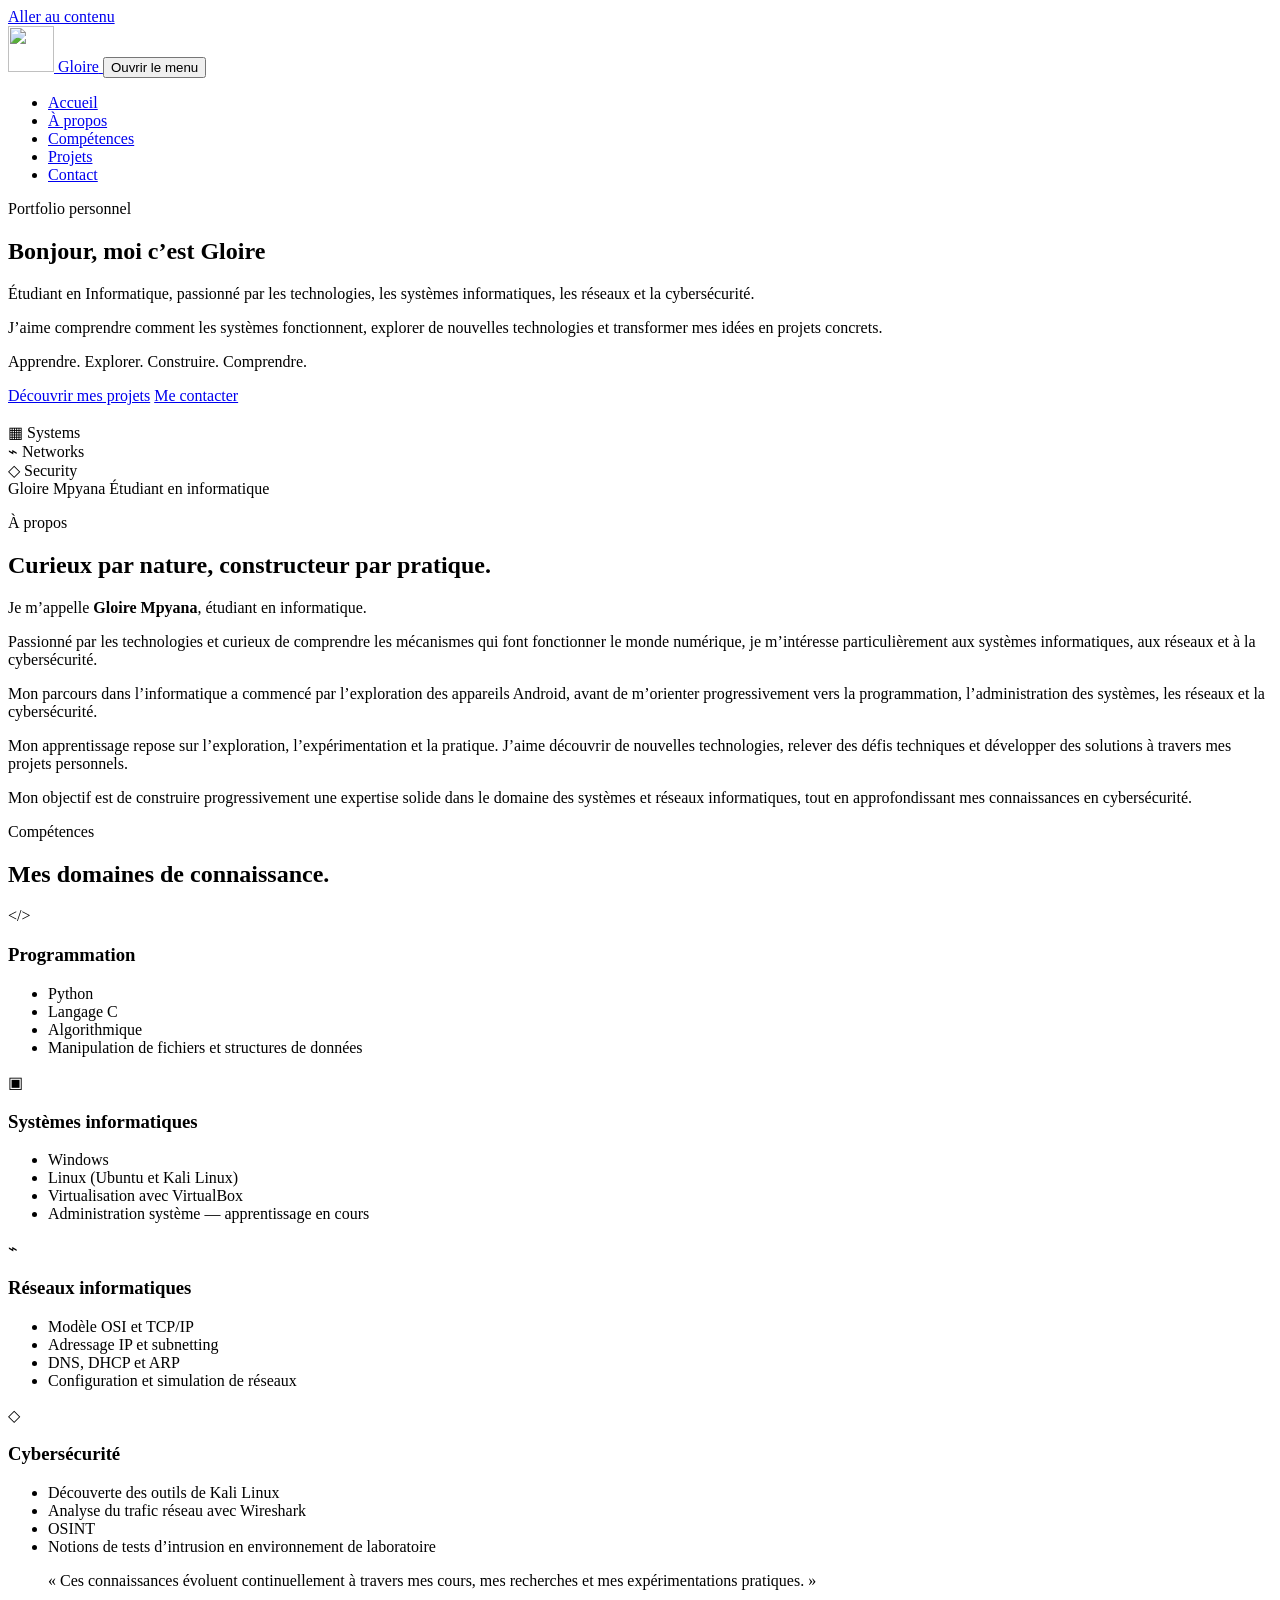
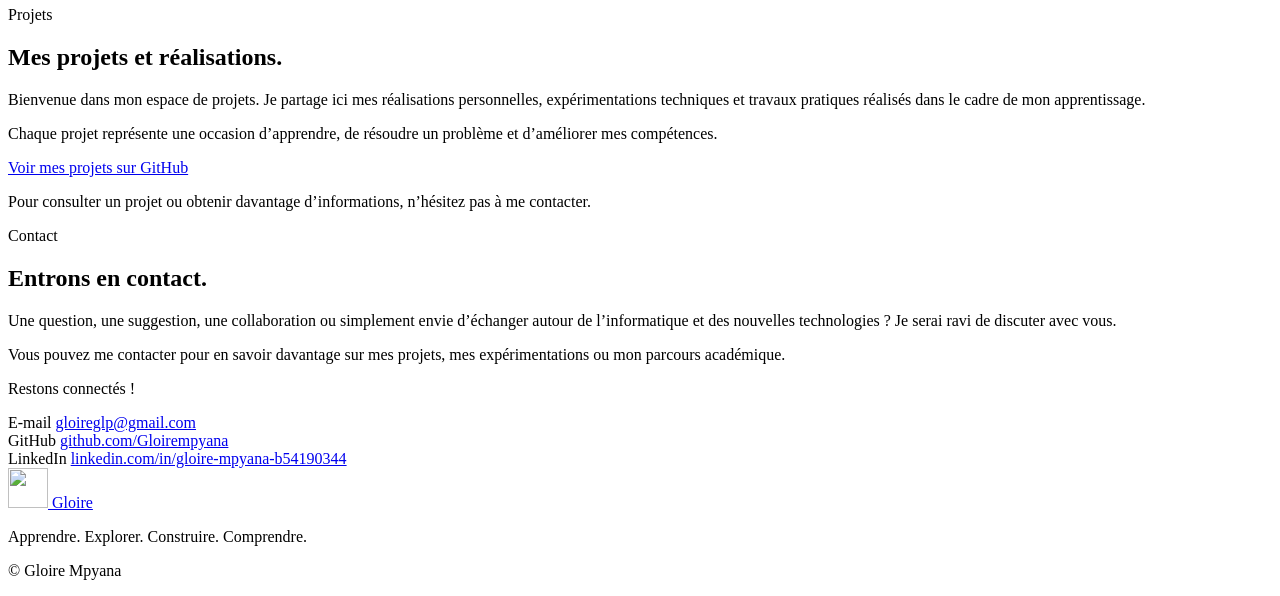
==== index.html @ c9db9f94 "Add files via upload" ====
<!doctype html>
<html lang="fr">
<head>
  <meta charset="UTF-8">
  <meta name="viewport" content="width=device-width, initial-scale=1.0">
  <meta name="description" content="Portfolio personnel de Gloire Mpyana, étudiant en informatique générale.">
  <meta name="theme-color" content="#07111f">
  <title>Gloire Mpyana | Portfolio informatique</title>
  <link rel="icon" href="assets/logo-glp.svg" type="image/svg+xml">
  <link rel="stylesheet" href="css/style.css">
</head>
<body>
  <a class="skip-link" href="#main">Aller au contenu</a>
  <header class="site-header" id="top">
    <nav class="nav container" aria-label="Navigation principale">
      <a class="brand" href="#accueil" aria-label="Accueil de Gloire Mpyana">
        <img src="assets/logo-glp.svg" alt="" width="46" height="46">
        <span>Gloire</span>
      </a>
      <button class="menu-toggle" type="button" aria-expanded="false" aria-controls="nav-links">
        <span class="sr-only">Ouvrir le menu</span>
        <span></span><span></span><span></span>
      </button>
      <ul class="nav-links" id="nav-links">
        <li><a class="active" href="#accueil">Accueil</a></li>
        <li><a href="#apropos">À propos</a></li>
        <li><a href="#competences">Compétences</a></li>
        <li><a href="#projets">Projets</a></li>
        <li><a href="#contact">Contact</a></li>
      </ul>
    </nav>
  </header>

  <main id="main">
    <section class="hero section" id="accueil">
      <div class="hero-grid container">
        <div class="hero-copy reveal">
          <p class="eyebrow"><span></span> Portfolio personnel</p>
          <h1>Bonjour, moi c’est <strong>Gloire</strong></h1>
          <p class="hero-lead">Étudiant en Informatique, passionné par les technologies, les systèmes informatiques, les réseaux et la cybersécurité.</p>
          <p>J’aime comprendre comment les systèmes fonctionnent, explorer de nouvelles technologies et transformer mes idées en projets concrets.</p>
          <p class="hero-motto">Apprendre. Explorer. Construire. Comprendre.</p>
          <div class="hero-actions">
            <a class="button button-primary" href="#projets">Découvrir mes projets</a>
            <a class="button button-secondary" href="#contact">Me contacter</a>
          </div>
        </div>
        <div class="hero-visual reveal" aria-hidden="true">
          <div class="orb">
            <img src="assets/system-core.svg" alt="">
          </div>
          <div class="tech-tag tech-tag-one"><span class="tech-symbol">▦</span> Systems</div>
          <div class="tech-tag tech-tag-two"><span class="tech-symbol">⌁</span> Networks</div>
          <div class="tech-tag tech-tag-three"><span class="tech-symbol">◇</span> Security</div>
        </div>
      </div>
      <div class="hero-status container">
        <span>Gloire Mpyana</span>
        <span>Étudiant en informatique</span>
      </div>
    </section>

    <section class="section" id="apropos">
      <div class="container">
        <div class="section-heading reveal">
          <p class="eyebrow"><span></span> À propos</p>
          <h2>Curieux par nature, <strong>constructeur par pratique.</strong></h2>
        </div>
        <div class="about-grid">
          <div class="about-panel reveal">
            <p>Je m’appelle <strong>Gloire Mpyana</strong>, étudiant en informatique.</p>
            <p>Passionné par les technologies et curieux de comprendre les mécanismes qui font fonctionner le monde numérique, je m’intéresse particulièrement aux systèmes informatiques, aux réseaux et à la cybersécurité.</p>
          </div>
          <div class="about-story reveal">
            <p>Mon parcours dans l’informatique a commencé par l’exploration des appareils Android, avant de m’orienter progressivement vers la programmation, l’administration des systèmes, les réseaux et la cybersécurité.</p>
            <p>Mon apprentissage repose sur l’exploration, l’expérimentation et la pratique. J’aime découvrir de nouvelles technologies, relever des défis techniques et développer des solutions à travers mes projets personnels.</p>
            <p>Mon objectif est de construire progressivement une expertise solide dans le domaine des systèmes et réseaux informatiques, tout en approfondissant mes connaissances en cybersécurité.</p>
          </div>
        </div>
      </div>
    </section>

    <section class="section" id="competences">
      <div class="container">
        <div class="section-heading reveal">
          <p class="eyebrow"><span></span> Compétences</p>
          <h2>Mes domaines de <strong>connaissance.</strong></h2>
        </div>
        <div class="skills-grid">
          <article class="skill-card reveal">
            <div class="skill-icon" aria-hidden="true">&lt;/&gt;</div>
            <h3>Programmation</h3>
            <ul>
              <li>Python</li><li>Langage C</li><li>Algorithmique</li>
              <li>Manipulation de fichiers et structures de données</li>
            </ul>
          </article>
          <article class="skill-card reveal">
            <div class="skill-icon" aria-hidden="true">▣</div>
            <h3>Systèmes informatiques</h3>
            <ul>
              <li>Windows</li><li>Linux (Ubuntu et Kali Linux)</li>
              <li>Virtualisation avec VirtualBox</li><li>Administration système — apprentissage en cours</li>
            </ul>
          </article>
          <article class="skill-card reveal">
            <div class="skill-icon" aria-hidden="true">⌁</div>
            <h3>Réseaux informatiques</h3>
            <ul>
              <li>Modèle OSI et TCP/IP</li><li>Adressage IP et subnetting</li>
              <li>DNS, DHCP et ARP</li><li>Configuration et simulation de réseaux</li>
            </ul>
          </article>
          <article class="skill-card reveal">
            <div class="skill-icon" aria-hidden="true">◇</div>
            <h3>Cybersécurité</h3>
            <ul>
              <li>Découverte des outils de Kali Linux</li><li>Analyse du trafic réseau avec Wireshark</li>
              <li>OSINT</li><li>Notions de tests d’intrusion en environnement de laboratoire</li>
            </ul>
          </article>
        </div>
        <blockquote class="closing-quote reveal">« Ces connaissances évoluent continuellement à travers mes cours, mes recherches et mes expérimentations pratiques. »</blockquote>
      </div>
    </section>

    <section class="section" id="projets">
      <div class="container">
        <div class="section-heading reveal">
          <p class="eyebrow"><span></span> Projets</p>
          <h2>Mes projets et <strong>réalisations.</strong></h2>
        </div>
        <p class="section-intro reveal">Bienvenue dans mon espace de projets. Je partage ici mes réalisations personnelles, expérimentations techniques et travaux pratiques réalisés dans le cadre de mon apprentissage.</p>
        <div class="empty-project reveal">
          <div>
            <p>Chaque projet représente une occasion d’apprendre, de résoudre un problème et d’améliorer mes compétences.</p>
            <a class="button button-secondary projects-link-button" href="https://github.com/Gloirempyana?tab=repositories" target="_blank" rel="noopener noreferrer">Voir mes projets sur GitHub</a>
          </div>
        </div>
        <p class="project-note reveal">Pour consulter un projet ou obtenir davantage d’informations, n’hésitez pas à me contacter.</p>
      </div>
    </section>

    <section class="section contact-section" id="contact">
      <div class="container">
        <div class="contact-grid">
          <div class="reveal">
            <p class="eyebrow"><span></span> Contact</p>
            <h2>Entrons en <strong>contact.</strong></h2>
            <p>Une question, une suggestion, une collaboration ou simplement envie d’échanger autour de l’informatique et des nouvelles technologies ? Je serai ravi de discuter avec vous.</p>
            <p>Vous pouvez me contacter pour en savoir davantage sur mes projets, mes expérimentations ou mon parcours académique.</p>
            <p class="contact-closing">Restons connectés !</p>
          </div>
          <div class="contact-links reveal" aria-label="Coordonnées">
            <div class="contact-row">
              <span class="contact-label">E-mail</span>
              <a class="contact-placeholder contact-link" href="mailto:gloireglp@gmail.com">gloireglp@gmail.com</a>
            </div>
            <div class="contact-row">
              <span class="contact-label">GitHub</span>
              <a class="contact-placeholder contact-link" href="https://github.com/Gloirempyana" target="_blank" rel="noopener noreferrer">github.com/Gloirempyana</a>
            </div>
            <div class="contact-row">
              <span class="contact-label">LinkedIn</span>
              <a class="contact-placeholder contact-link" href="https://www.linkedin.com/in/gloire-mpyana-b54190344" target="_blank" rel="noopener noreferrer">linkedin.com/in/gloire-mpyana-b54190344</a>
            </div>
          </div>
        </div>
      </div>
    </section>
  </main>

  <footer class="footer">
    <div class="container footer-inner">
      <a class="brand" href="#top" aria-label="Retour en haut">
        <img src="assets/logo-glp.svg" alt="" width="40" height="40">
        <span>Gloire</span>
      </a>
      <p>Apprendre. Explorer. Construire. Comprendre.</p>
      <p>© <span id="year"></span> Gloire Mpyana</p>
    </div>
  </footer>
  <script src="js/script.js"></script>
</body>
</html>
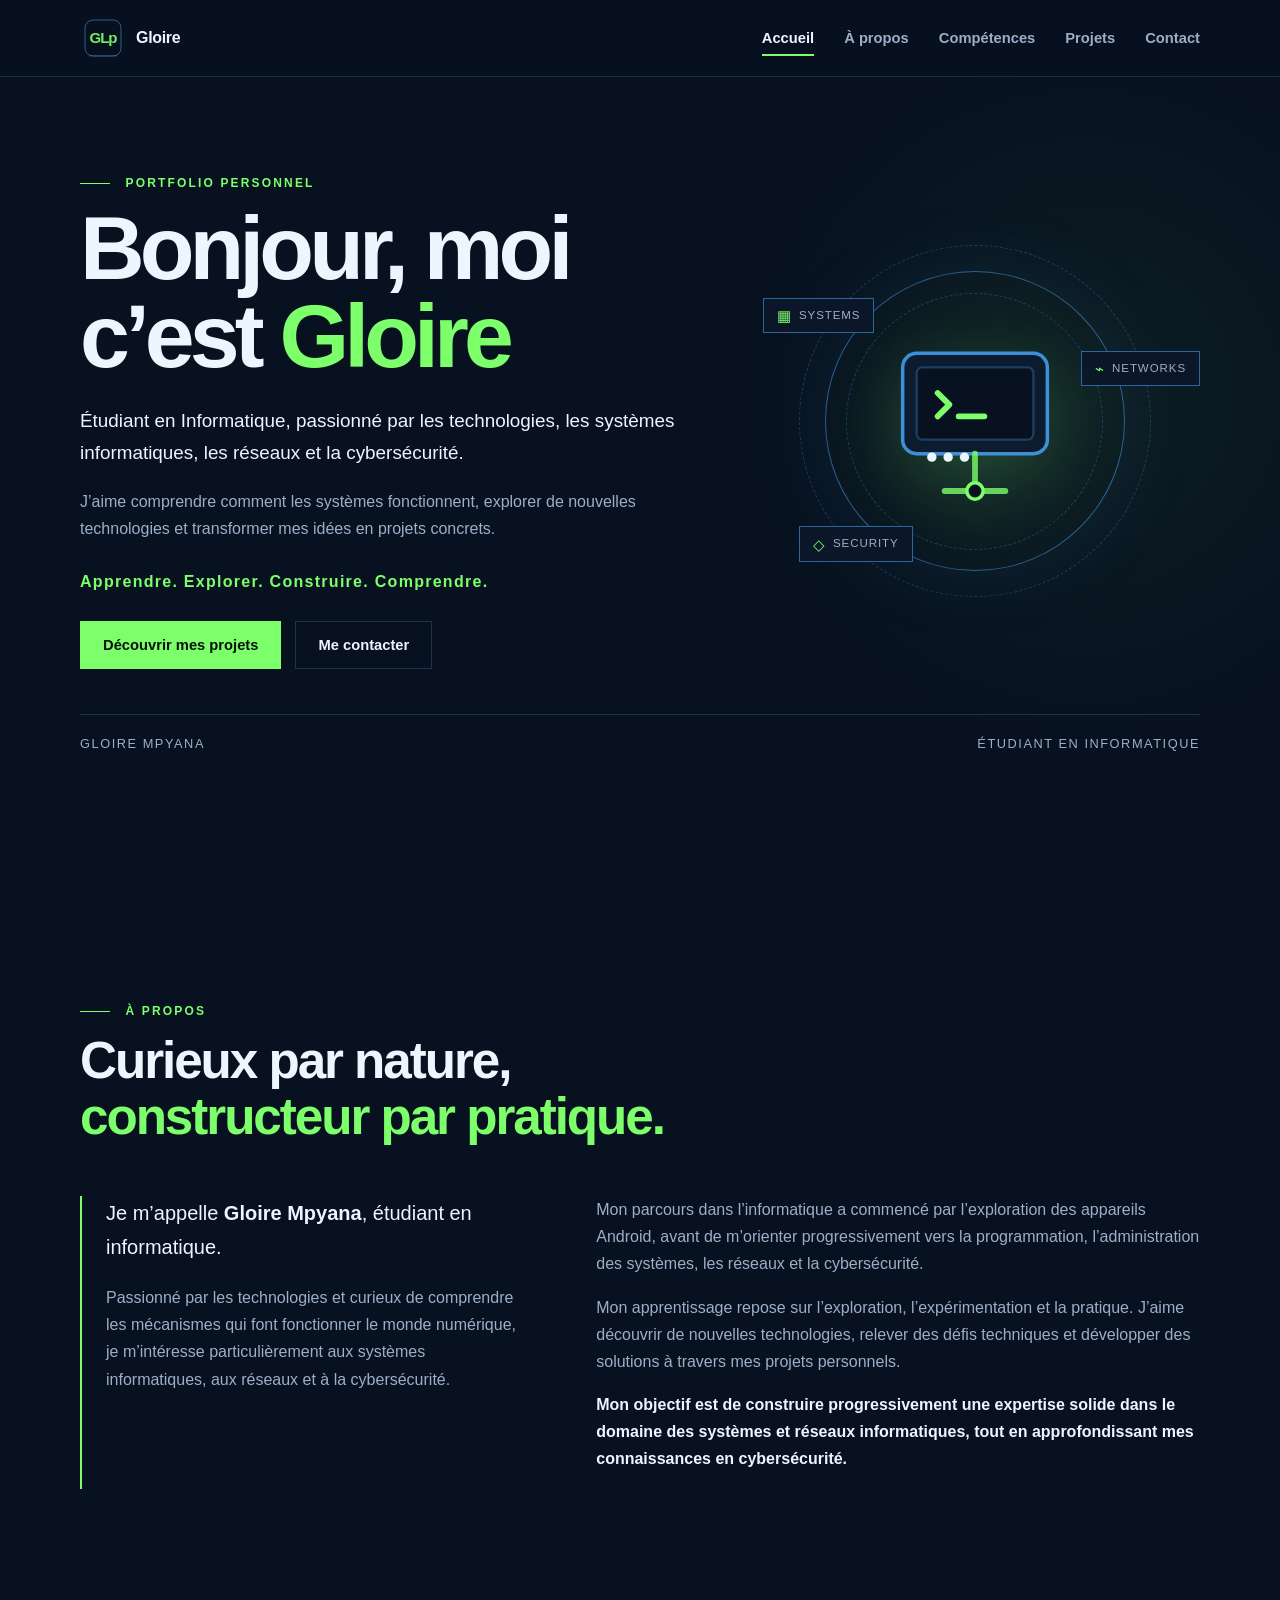
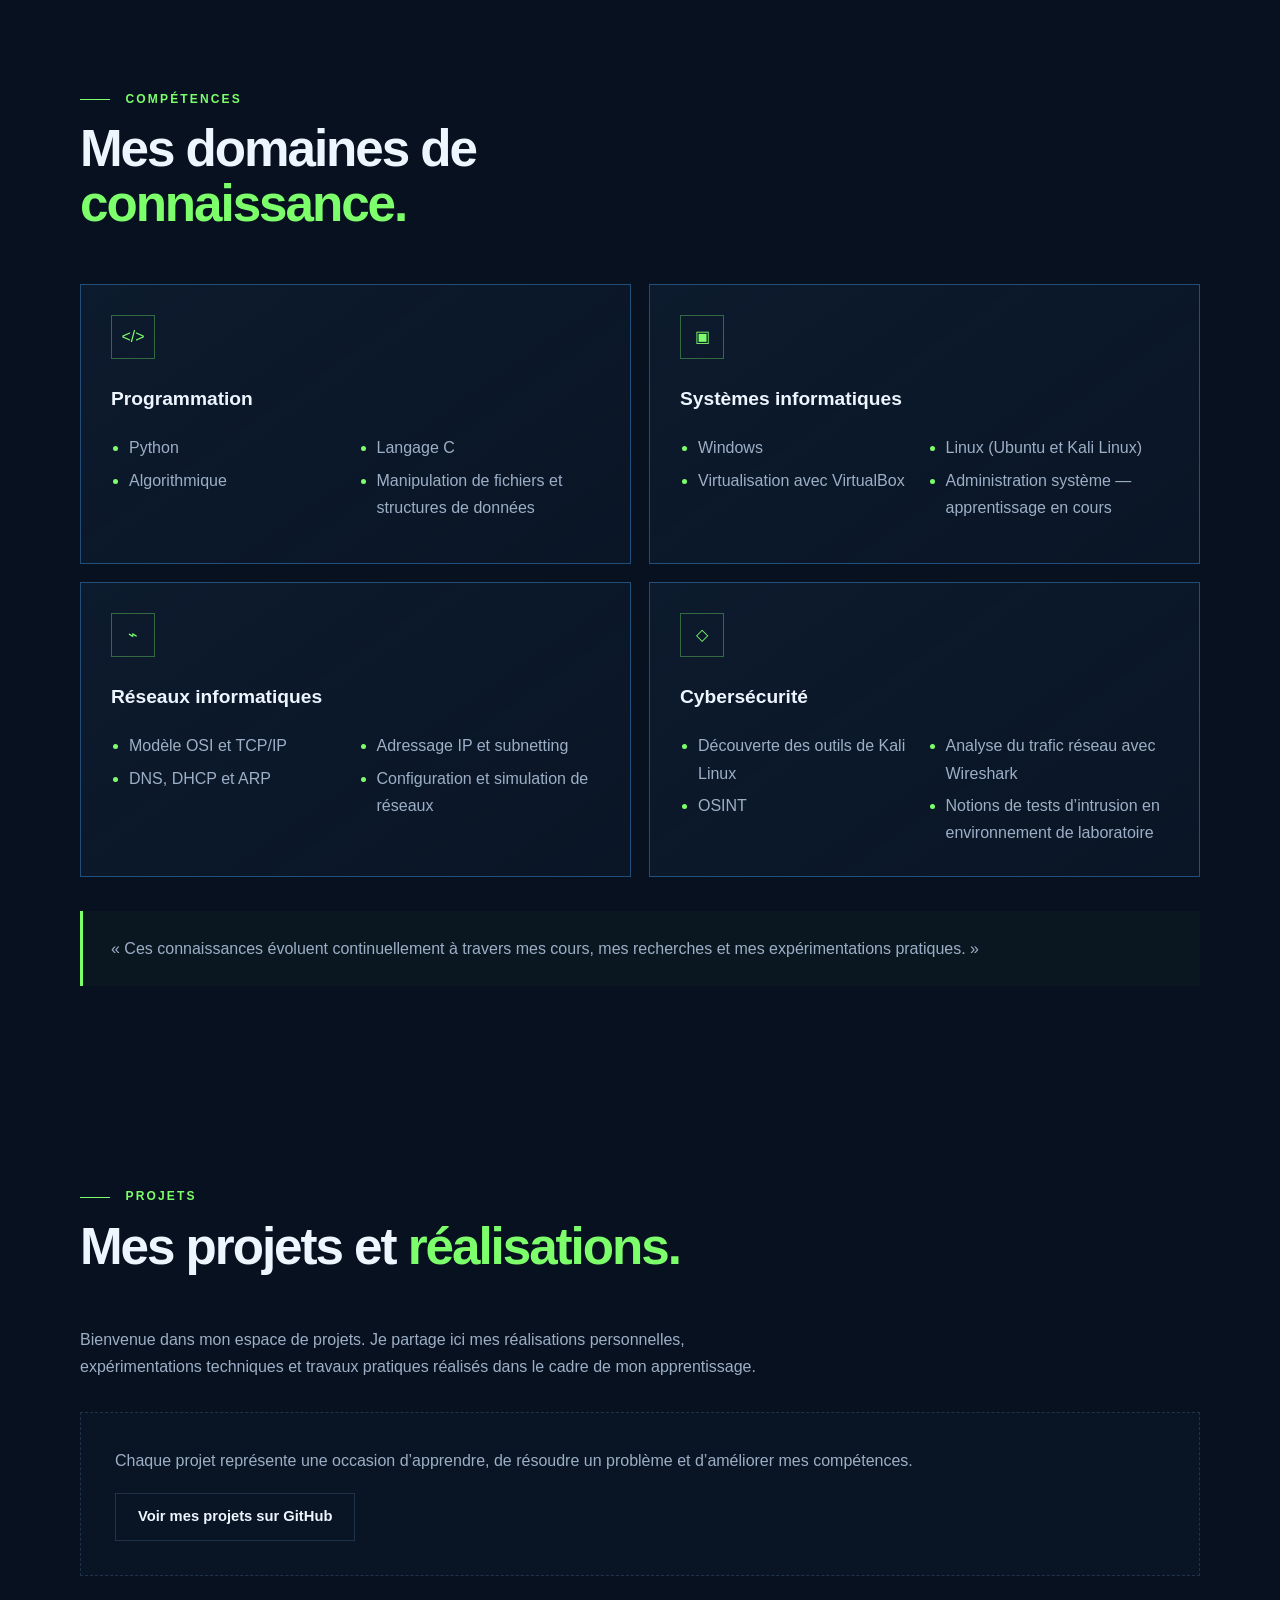
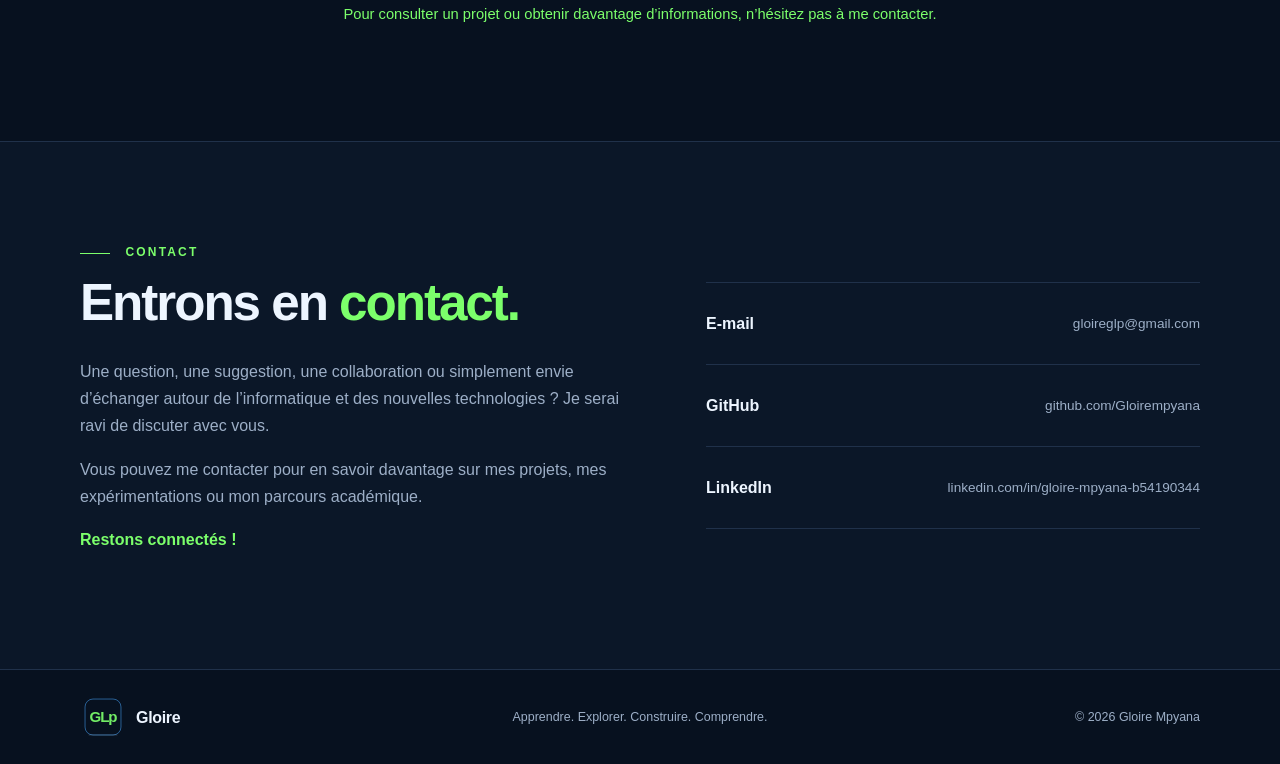
==== commit 570a21b3: "Add files via upload" ====
--- a/index.html
+++ b/index.html
@@ -5,6 +5,7 @@
   <meta name="viewport" content="width=device-width, initial-scale=1.0">
   <meta name="description" content="Portfolio personnel de Gloire Mpyana, étudiant en informatique générale.">
   <meta name="theme-color" content="#07111f">
+  <link rel="canonical" href="https://gloirempyana.github.io/glp-site-perso/">
   <title>Gloire Mpyana | Portfolio informatique</title>
   <link rel="icon" href="assets/logo-glp.svg" type="image/svg+xml">
   <link rel="stylesheet" href="css/style.css">
--- a/css/style.css
+++ b/css/style.css
@@ -0,0 +1,169 @@
+:root {
+  --bg: #07111f;
+  --bg-soft: #0b1728;
+  --card: #0d1b2e;
+  --line: #20314a;
+  --text: #edf5ff;
+  --muted: #9dafc7;
+  --accent: #7cff6b;
+  --accent-dark: #2bcf52;
+  --blue: #48a8ff;
+  --container: 1120px;
+}
+
+* { box-sizing: border-box; }
+html { scroll-behavior: smooth; scroll-padding-top: 76px; }
+body {
+  margin: 0;
+  color: var(--text);
+  background:
+    radial-gradient(circle at 85% 10%, rgba(124, 255, 107, .055), transparent 22rem),
+    var(--bg);
+  font-family: Inter, "Segoe UI", sans-serif;
+  line-height: 1.7;
+}
+img { display: block; max-width: 100%; }
+a { color: inherit; text-decoration: none; }
+.container { width: min(calc(100% - 40px), var(--container)); margin-inline: auto; }
+.section { padding: 100px 0; }
+.sr-only {
+  position: absolute; width: 1px; height: 1px; padding: 0; margin: -1px;
+  overflow: hidden; clip: rect(0, 0, 0, 0); white-space: nowrap; border: 0;
+}
+.skip-link {
+  position: fixed; left: 12px; top: -100px; z-index: 1000;
+  padding: 10px 16px; background: var(--accent); color: #05110a; font-weight: 700;
+}
+.skip-link:focus { top: 12px; }
+
+.site-header {
+  position: sticky; top: 0; z-index: 100;
+  border-bottom: 1px solid rgba(32, 49, 74, .8);
+  background: rgba(7, 17, 31, .92);
+  backdrop-filter: blur(14px);
+}
+.nav { height: 76px; display: flex; align-items: center; justify-content: space-between; }
+.brand { display: inline-flex; align-items: center; gap: 10px; font-weight: 800; letter-spacing: -.02em; }
+.brand img { width: 46px; height: 46px; }
+.nav-links { display: flex; align-items: center; gap: 30px; list-style: none; margin: 0; padding: 0; }
+.nav-links a { position: relative; color: var(--muted); font-size: .92rem; font-weight: 600; }
+.nav-links a::after {
+  content: ""; position: absolute; left: 0; right: 100%; bottom: -10px; height: 2px;
+  background: var(--accent); transition: right .25s ease;
+}
+.nav-links a:hover, .nav-links a.active { color: var(--text); }
+.nav-links a.active::after, .nav-links a:hover::after { right: 0; }
+.menu-toggle { display: none; border: 0; background: transparent; padding: 8px; }
+.menu-toggle span:not(.sr-only) { display: block; width: 24px; height: 2px; margin: 5px; background: var(--text); }
+
+.hero { min-height: calc(100vh - 76px); padding-top: 50px; display: flex; flex-direction: column; justify-content: center; }
+.hero-grid { display: grid; grid-template-columns: 1.15fr .85fr; align-items: center; gap: 60px; }
+.eyebrow { color: var(--accent); text-transform: uppercase; letter-spacing: .18em; font-size: .75rem; font-weight: 800; }
+.eyebrow span { display: inline-block; width: 30px; height: 1px; margin-right: 10px; vertical-align: middle; background: var(--accent); }
+h1, h2, h3, p { margin-top: 0; }
+h1 { max-width: 760px; margin-bottom: 24px; font-size: clamp(3rem, 7vw, 6rem); line-height: .98; letter-spacing: -.055em; }
+h1 strong, h2 strong { color: var(--accent); font-weight: inherit; }
+h2 { max-width: 800px; margin-bottom: 0; font-size: clamp(2rem, 4vw, 3.8rem); line-height: 1.08; letter-spacing: -.04em; }
+h3 { font-size: 1.2rem; }
+.hero-lead { max-width: 680px; font-size: 1.18rem; color: var(--text); }
+.hero-copy > p:not(.eyebrow):not(.hero-lead):not(.hero-motto) { max-width: 650px; color: var(--muted); }
+.hero-motto { margin: 26px 0; color: var(--accent); font-weight: 700; letter-spacing: .08em; }
+.hero-actions { display: flex; flex-wrap: wrap; gap: 14px; }
+.button { min-height: 48px; display: inline-flex; align-items: center; justify-content: center; padding: 0 22px; border: 1px solid var(--line); font-size: .92rem; font-weight: 750; transition: transform .2s, background .2s; }
+.button:hover { transform: translateY(-2px); }
+.button-primary { border-color: var(--accent); background: var(--accent); color: #06130a; }
+.button-secondary:hover { border-color: var(--accent); }
+.hero-visual { position: relative; min-height: 440px; display: grid; place-items: center; }
+.orb {
+  width: 300px; aspect-ratio: 1; display: grid; place-items: center; border-radius: 50%;
+  border: 1px solid rgba(72, 168, 255, .5);
+  background: radial-gradient(circle, rgba(124,255,107,.08), rgba(124,255,107,.01) 68%);
+  box-shadow: 0 0 90px rgba(72,168,255,.08);
+}
+.orb::before, .orb::after { content: ""; position: absolute; border-radius: 50%; border: 1px dashed rgba(72,168,255,.28); }
+.orb::before { width: 350px; height: 350px; animation: rotate 35s linear infinite; }
+.orb::after { width: 255px; height: 255px; }
+.orb img { position: relative; z-index: 1; width: 210px; filter: drop-shadow(0 18px 30px rgba(124,255,107,.15)); }
+.tech-tag { position: absolute; display: flex; align-items: center; gap: 7px; padding: 7px 13px; border: 1px solid rgba(72,168,255,.55); background: var(--bg-soft); color: var(--muted); font-size: .72rem; letter-spacing: .08em; text-transform: uppercase; }
+.tech-symbol { color: var(--accent); font-size: .95rem; line-height: 1; }
+.tech-tag-one { left: 3%; top: 22%; }
+.tech-tag-two { right: 0; top: 34%; }
+.tech-tag-three { left: 11%; bottom: 18%; }
+.hero-status { margin-top: 45px; padding-top: 18px; border-top: 1px solid var(--line); display: flex; justify-content: space-between; color: var(--muted); font-size: .8rem; text-transform: uppercase; letter-spacing: .12em; }
+
+.section-heading { margin-bottom: 52px; }
+.section-heading h2 { max-width: 720px; }
+.about-grid { display: grid; grid-template-columns: .85fr 1.15fr; gap: 70px; }
+.about-panel { padding-left: 24px; border-left: 2px solid var(--accent); }
+.about-panel p:first-child { color: var(--text); font-size: 1.25rem; }
+.about-panel p { color: var(--muted); }
+.about-story { color: var(--muted); }
+.about-story p:last-child { color: var(--text); font-weight: 600; }
+
+.skills-grid { display: grid; grid-template-columns: repeat(2, 1fr); gap: 18px; }
+.skill-card { min-height: 280px; padding: 30px; border: 1px solid rgba(72,168,255,.38); background: linear-gradient(145deg, rgba(13,27,46,.95), rgba(11,23,40,.7)); transition: border-color .2s, transform .2s; }
+.skill-card:hover { border-color: var(--blue); transform: translateY(-4px); }
+.skill-icon { width: 44px; height: 44px; margin-bottom: 24px; display: grid; place-items: center; border: 1px solid rgba(124,255,107,.35); color: var(--accent); }
+.skill-card ul { display: grid; grid-template-columns: repeat(2, 1fr); gap: 5px 24px; margin: 0; padding-left: 18px; color: var(--muted); }
+.skill-card li::marker { color: var(--accent); }
+.closing-quote { margin: 34px 0 0; padding: 24px 28px; border-left: 3px solid var(--accent); background: rgba(124,255,107,.025); color: var(--muted); font-style: normal; }
+
+.section-intro { max-width: 720px; margin-bottom: 32px; color: var(--muted); }
+.empty-project { padding: 34px; border: 1px dashed var(--line); background: rgba(13,27,46,.35); }
+.empty-project h3 { margin-bottom: 5px; }
+.empty-project p { margin: 0; color: var(--muted); }
+.projects-link-button { margin-top: 18px; }
+.project-note { margin-top: 26px; color: var(--accent); text-align: center; font-size: .92rem; }
+
+.contact-section { border-top: 1px solid var(--line); background: var(--bg-soft); }
+.contact-grid { display: grid; grid-template-columns: 1.05fr .95fr; gap: 80px; align-items: center; }
+.contact-grid h2 { margin-bottom: 28px; }
+.contact-grid p:not(.eyebrow):not(.contact-closing) { color: var(--muted); }
+.contact-closing { color: var(--accent); font-weight: 700; }
+.contact-links { border-top: 1px solid var(--line); }
+.contact-row { min-height: 82px; display: flex; align-items: center; justify-content: space-between; gap: 20px; border-bottom: 1px solid var(--line); }
+.contact-label { font-weight: 700; }
+.contact-placeholder { color: var(--muted); font-size: .85rem; }
+
+.footer { border-top: 1px solid var(--line); padding: 24px 0; }
+.footer-inner { display: grid; grid-template-columns: 1fr auto 1fr; align-items: center; gap: 20px; }
+.footer-inner p { margin: 0; color: var(--muted); font-size: .78rem; text-align: center; }
+.footer-inner p:last-child { text-align: right; }
+
+.reveal { opacity: 0; transform: translateY(24px); transition: opacity .7s ease, transform .7s ease; }
+.reveal.visible { opacity: 1; transform: none; }
+@keyframes rotate { to { transform: rotate(360deg); } }
+
+@media (max-width: 850px) {
+  .section { padding: 76px 0; }
+  .menu-toggle { display: block; }
+  .nav-links {
+    position: absolute; left: 20px; right: 20px; top: 68px; display: none; padding: 14px;
+    border: 1px solid var(--line); background: var(--bg-soft);
+  }
+  .nav-links.open { display: grid; }
+  .nav-links a { display: block; padding: 9px; }
+  .hero-grid { grid-template-columns: 1fr; }
+  .hero-visual { min-height: 340px; }
+  .orb { width: 240px; }
+  .orb::before { width: 280px; height: 280px; }
+  .about-grid, .contact-grid { grid-template-columns: 1fr; gap: 42px; }
+  .skills-grid { grid-template-columns: 1fr 1fr; }
+  .footer-inner { grid-template-columns: 1fr; text-align: center; }
+  .footer-inner .brand, .footer-inner p:last-child { justify-self: center; text-align: center; }
+}
+
+@media (max-width: 580px) {
+  .container { width: min(calc(100% - 28px), var(--container)); }
+  h1 { font-size: 3.35rem; }
+  .hero-status { display: grid; gap: 5px; }
+  .hero-actions .button { width: 100%; }
+  .skills-grid { grid-template-columns: 1fr; }
+  .skill-card ul { grid-template-columns: 1fr; }
+  .contact-row { align-items: flex-start; flex-direction: column; justify-content: center; padding: 14px 0; }
+}
+
+@media (prefers-reduced-motion: reduce) {
+  html { scroll-behavior: auto; }
+  *, *::before, *::after { animation-duration: .01ms !important; animation-iteration-count: 1 !important; transition-duration: .01ms !important; }
+}
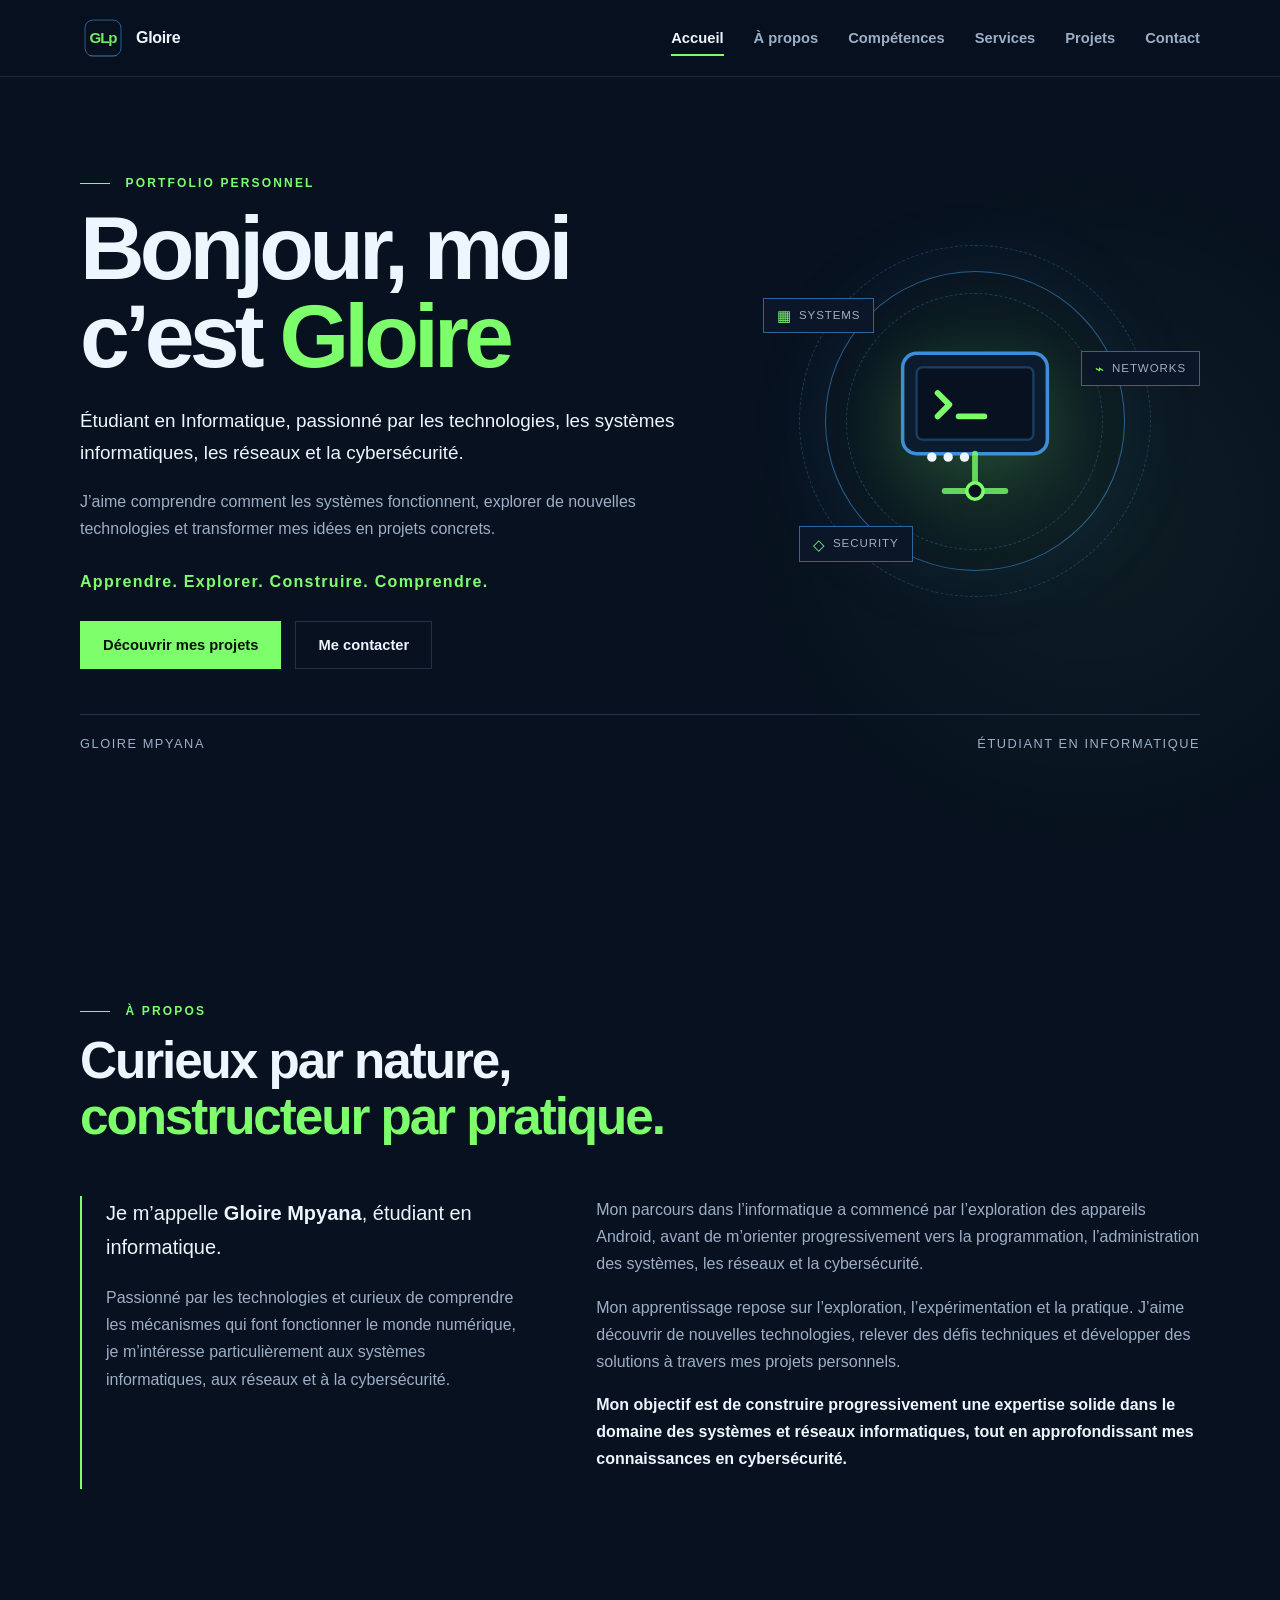
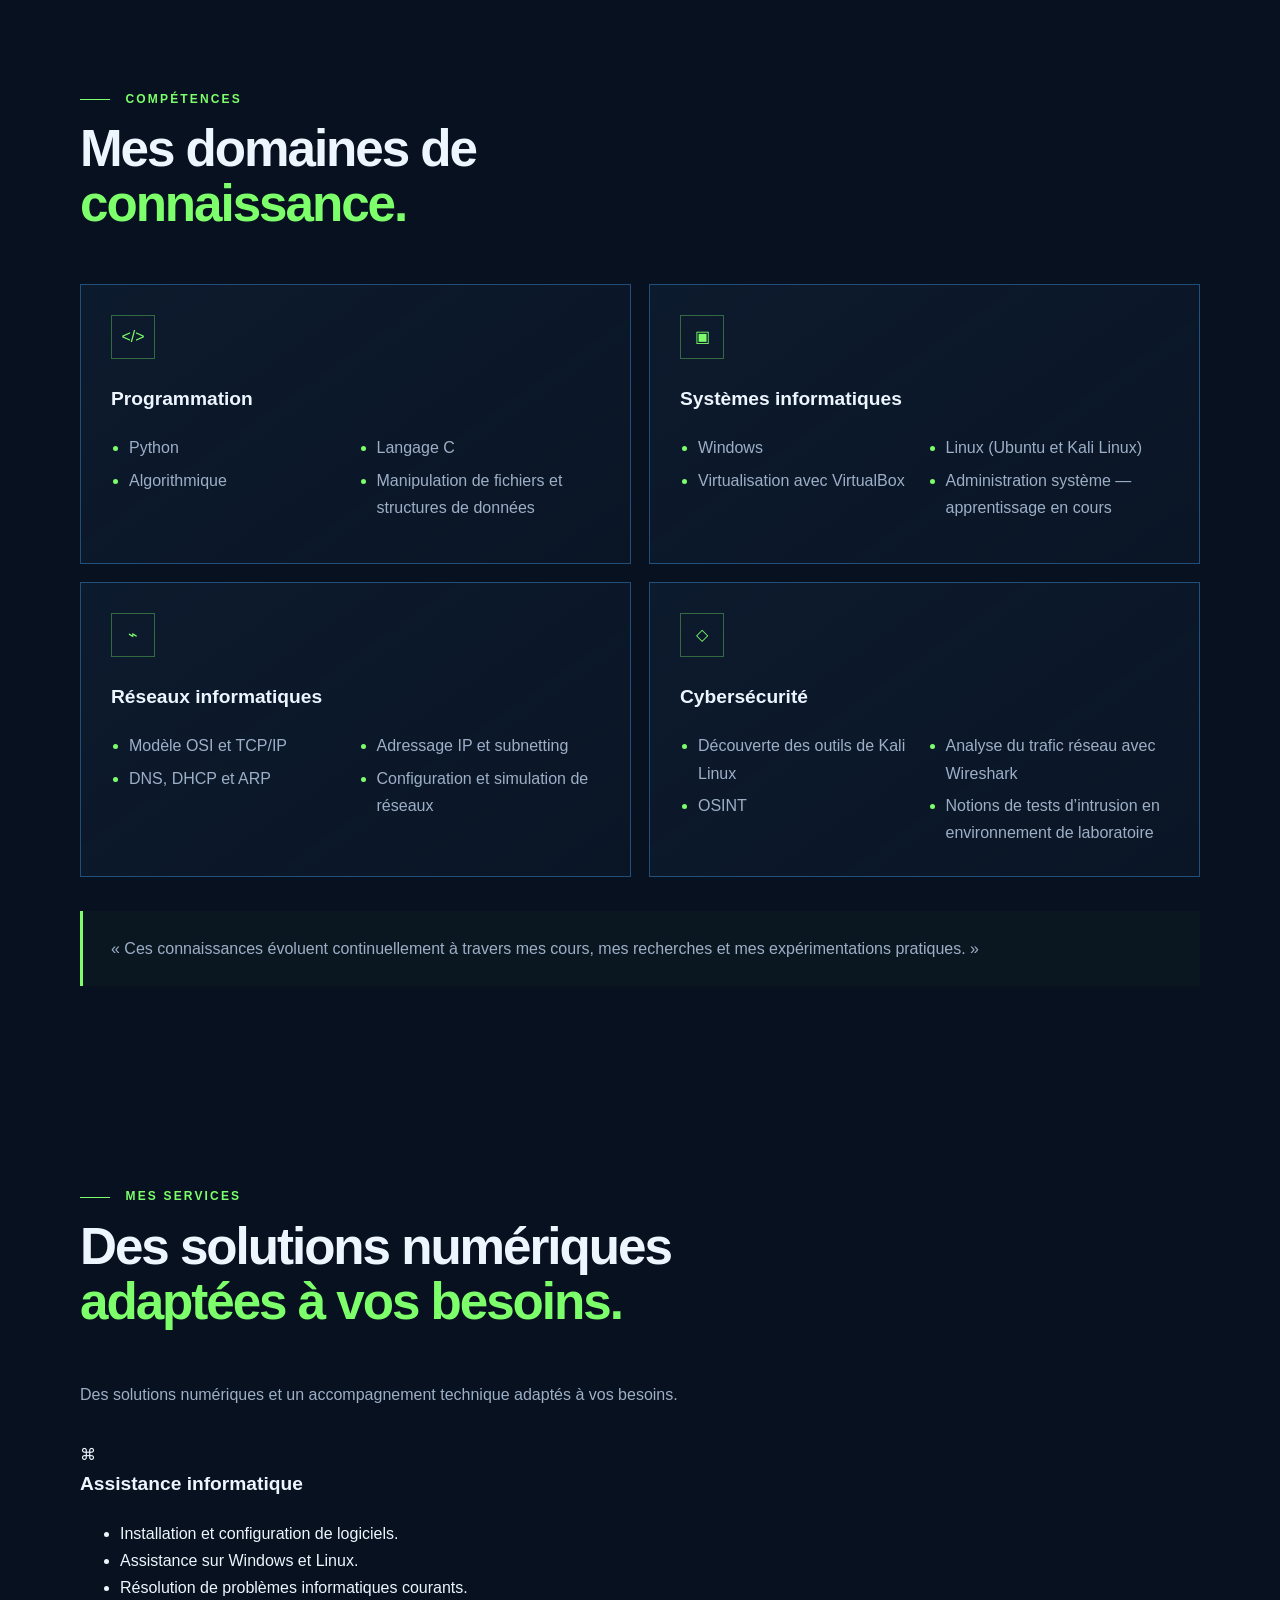
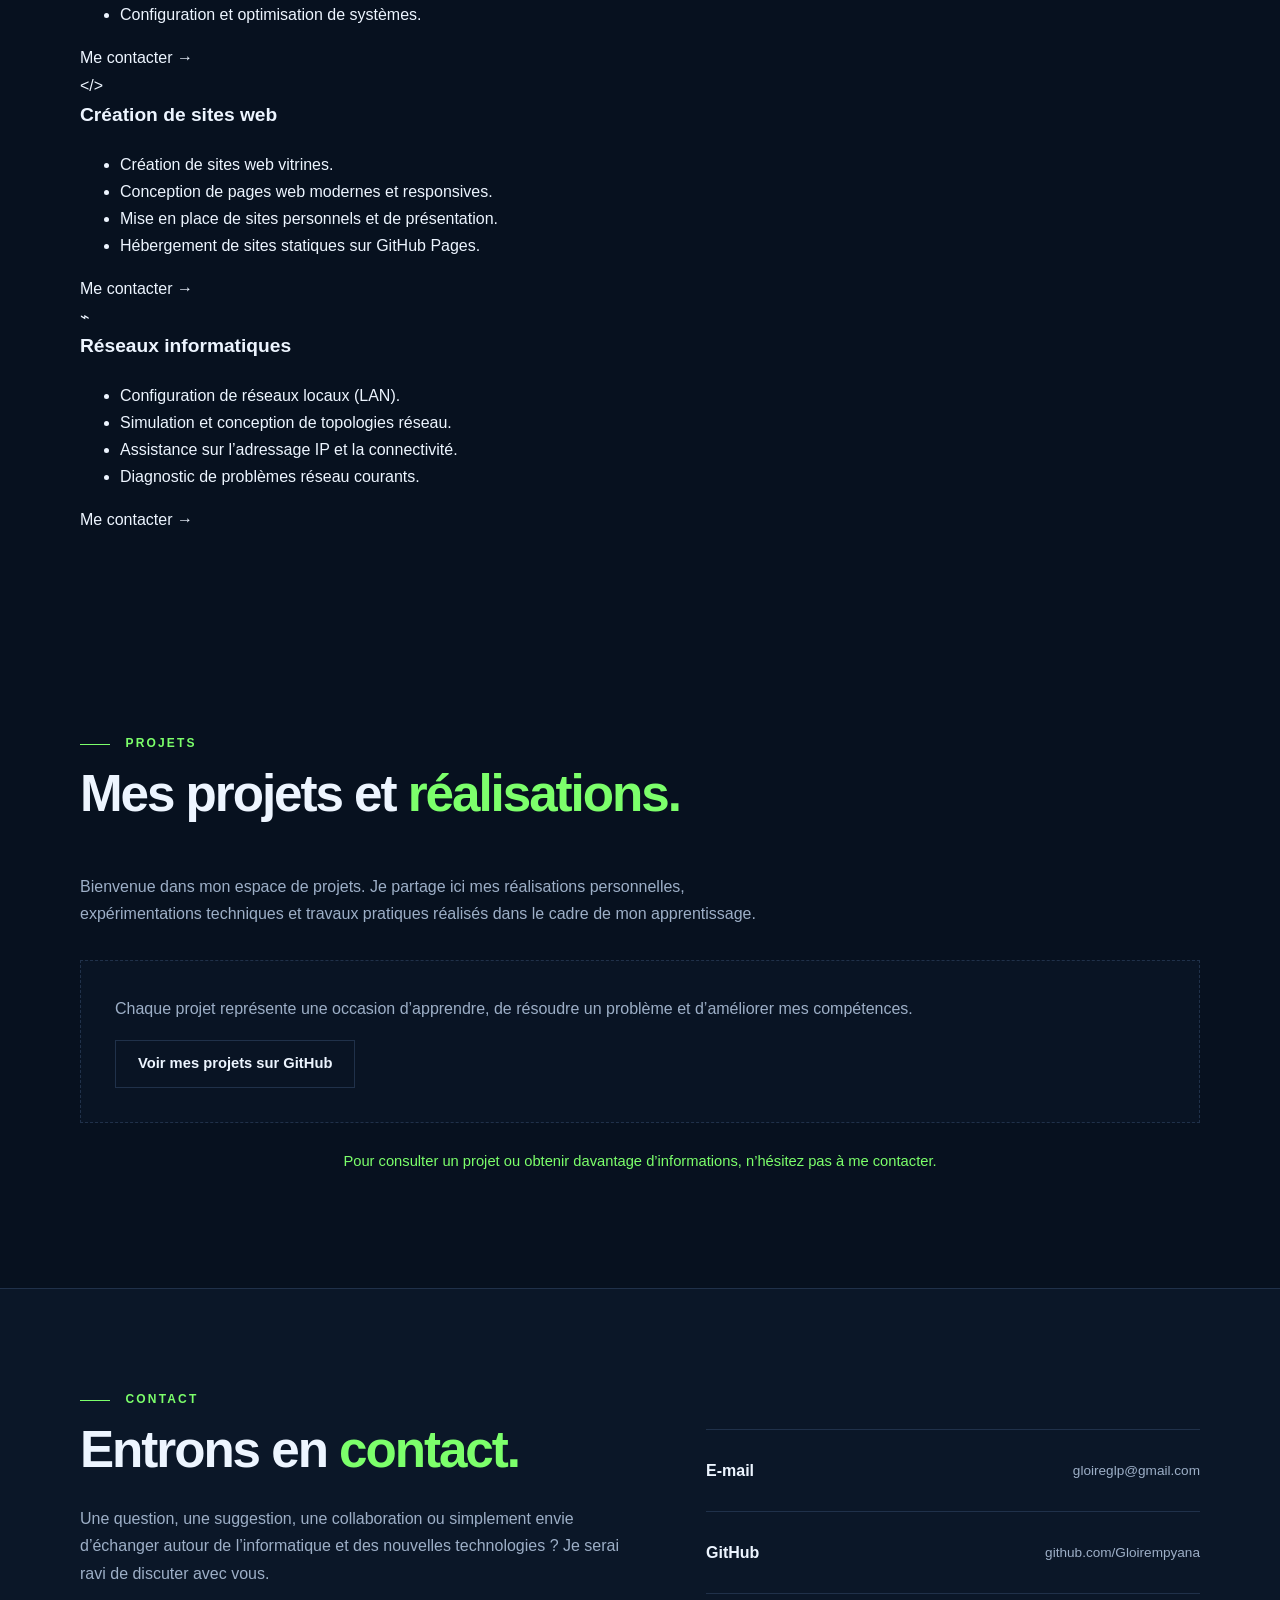
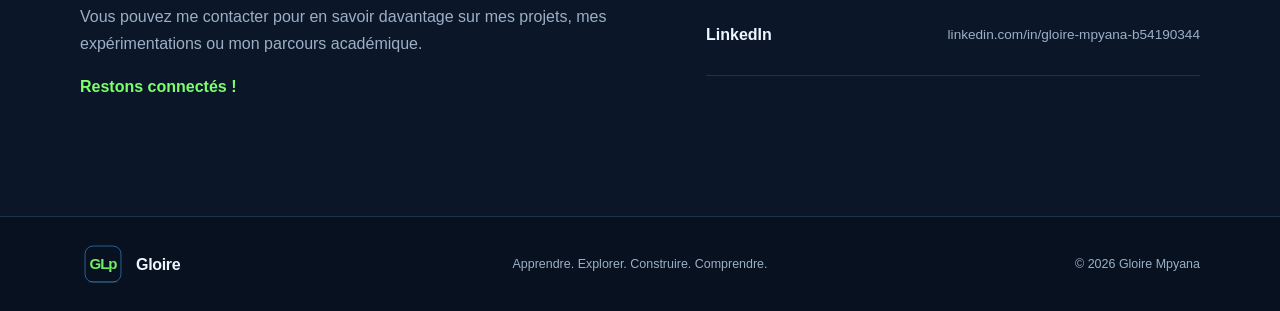
==== commit 8175812d: "Add files via upload" ====
--- a/index.html
+++ b/index.html
@@ -26,6 +26,7 @@
         <li><a class="active" href="#accueil">Accueil</a></li>
         <li><a href="#apropos">À propos</a></li>
         <li><a href="#competences">Compétences</a></li>
+        <li><a href="#services">Services</a></li>
         <li><a href="#projets">Projets</a></li>
         <li><a href="#contact">Contact</a></li>
       </ul>
@@ -122,6 +123,51 @@
           </article>
         </div>
         <blockquote class="closing-quote reveal">« Ces connaissances évoluent continuellement à travers mes cours, mes recherches et mes expérimentations pratiques. »</blockquote>
+      </div>
+    </section>
+
+    <section class="section" id="services">
+      <div class="container">
+        <div class="section-heading reveal">
+          <p class="eyebrow"><span></span> Mes services</p>
+          <h2>Des solutions numériques <strong>adaptées à vos besoins.</strong></h2>
+        </div>
+        <p class="section-intro reveal">Des solutions numériques et un accompagnement technique adaptés à vos besoins.</p>
+        <div class="services-grid">
+          <article class="service-card reveal">
+            <div class="service-icon" aria-hidden="true">⌘</div>
+            <h3>Assistance informatique</h3>
+            <ul>
+              <li>Installation et configuration de logiciels.</li>
+              <li>Assistance sur Windows et Linux.</li>
+              <li>Résolution de problèmes informatiques courants.</li>
+              <li>Configuration et optimisation de systèmes.</li>
+            </ul>
+            <a class="service-link" href="#contact">Me contacter <span aria-hidden="true">→</span></a>
+          </article>
+          <article class="service-card reveal">
+            <div class="service-icon" aria-hidden="true">&lt;/&gt;</div>
+            <h3>Création de sites web</h3>
+            <ul>
+              <li>Création de sites web vitrines.</li>
+              <li>Conception de pages web modernes et responsives.</li>
+              <li>Mise en place de sites personnels et de présentation.</li>
+              <li>Hébergement de sites statiques sur GitHub Pages.</li>
+            </ul>
+            <a class="service-link" href="#contact">Me contacter <span aria-hidden="true">→</span></a>
+          </article>
+          <article class="service-card reveal">
+            <div class="service-icon" aria-hidden="true">⌁</div>
+            <h3>Réseaux informatiques</h3>
+            <ul>
+              <li>Configuration de réseaux locaux (LAN).</li>
+              <li>Simulation et conception de topologies réseau.</li>
+              <li>Assistance sur l’adressage IP et la connectivité.</li>
+              <li>Diagnostic de problèmes réseau courants.</li>
+            </ul>
+            <a class="service-link" href="#contact">Me contacter <span aria-hidden="true">→</span></a>
+          </article>
+        </div>
       </div>
     </section>
 
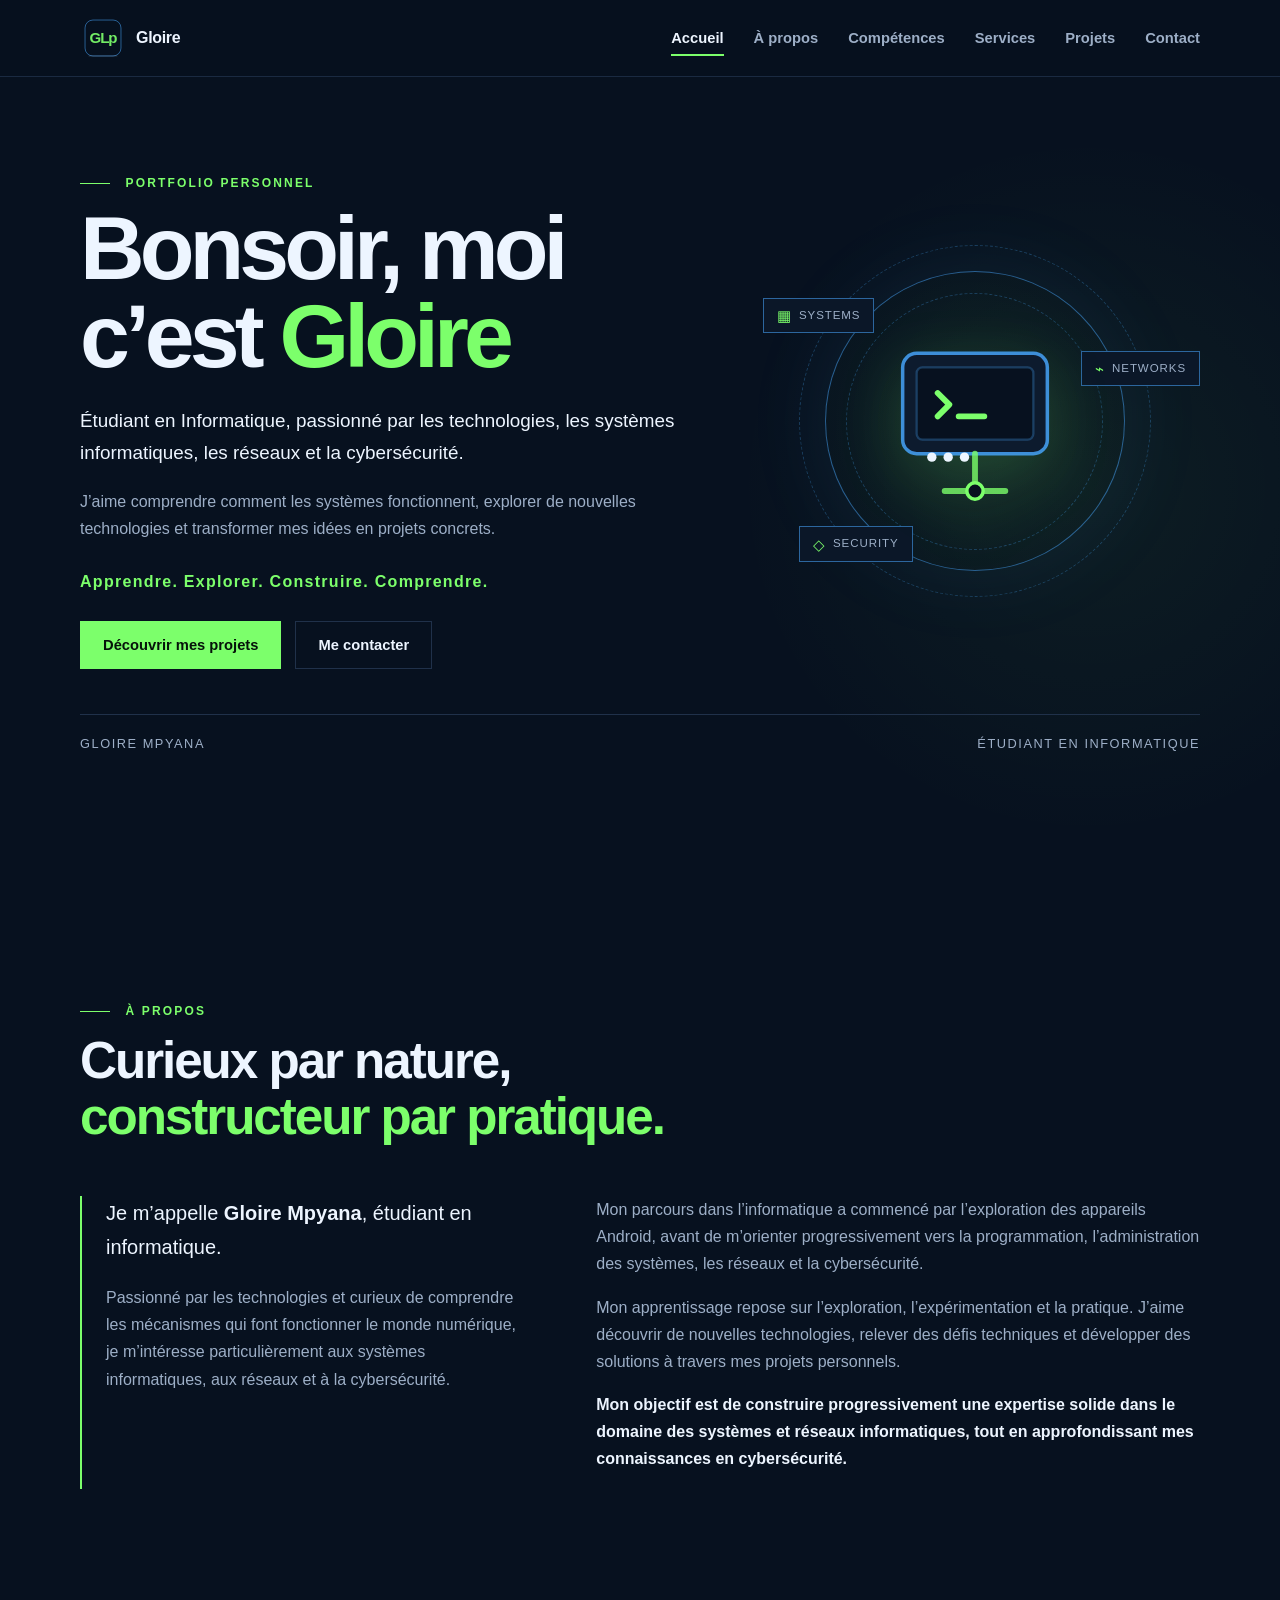
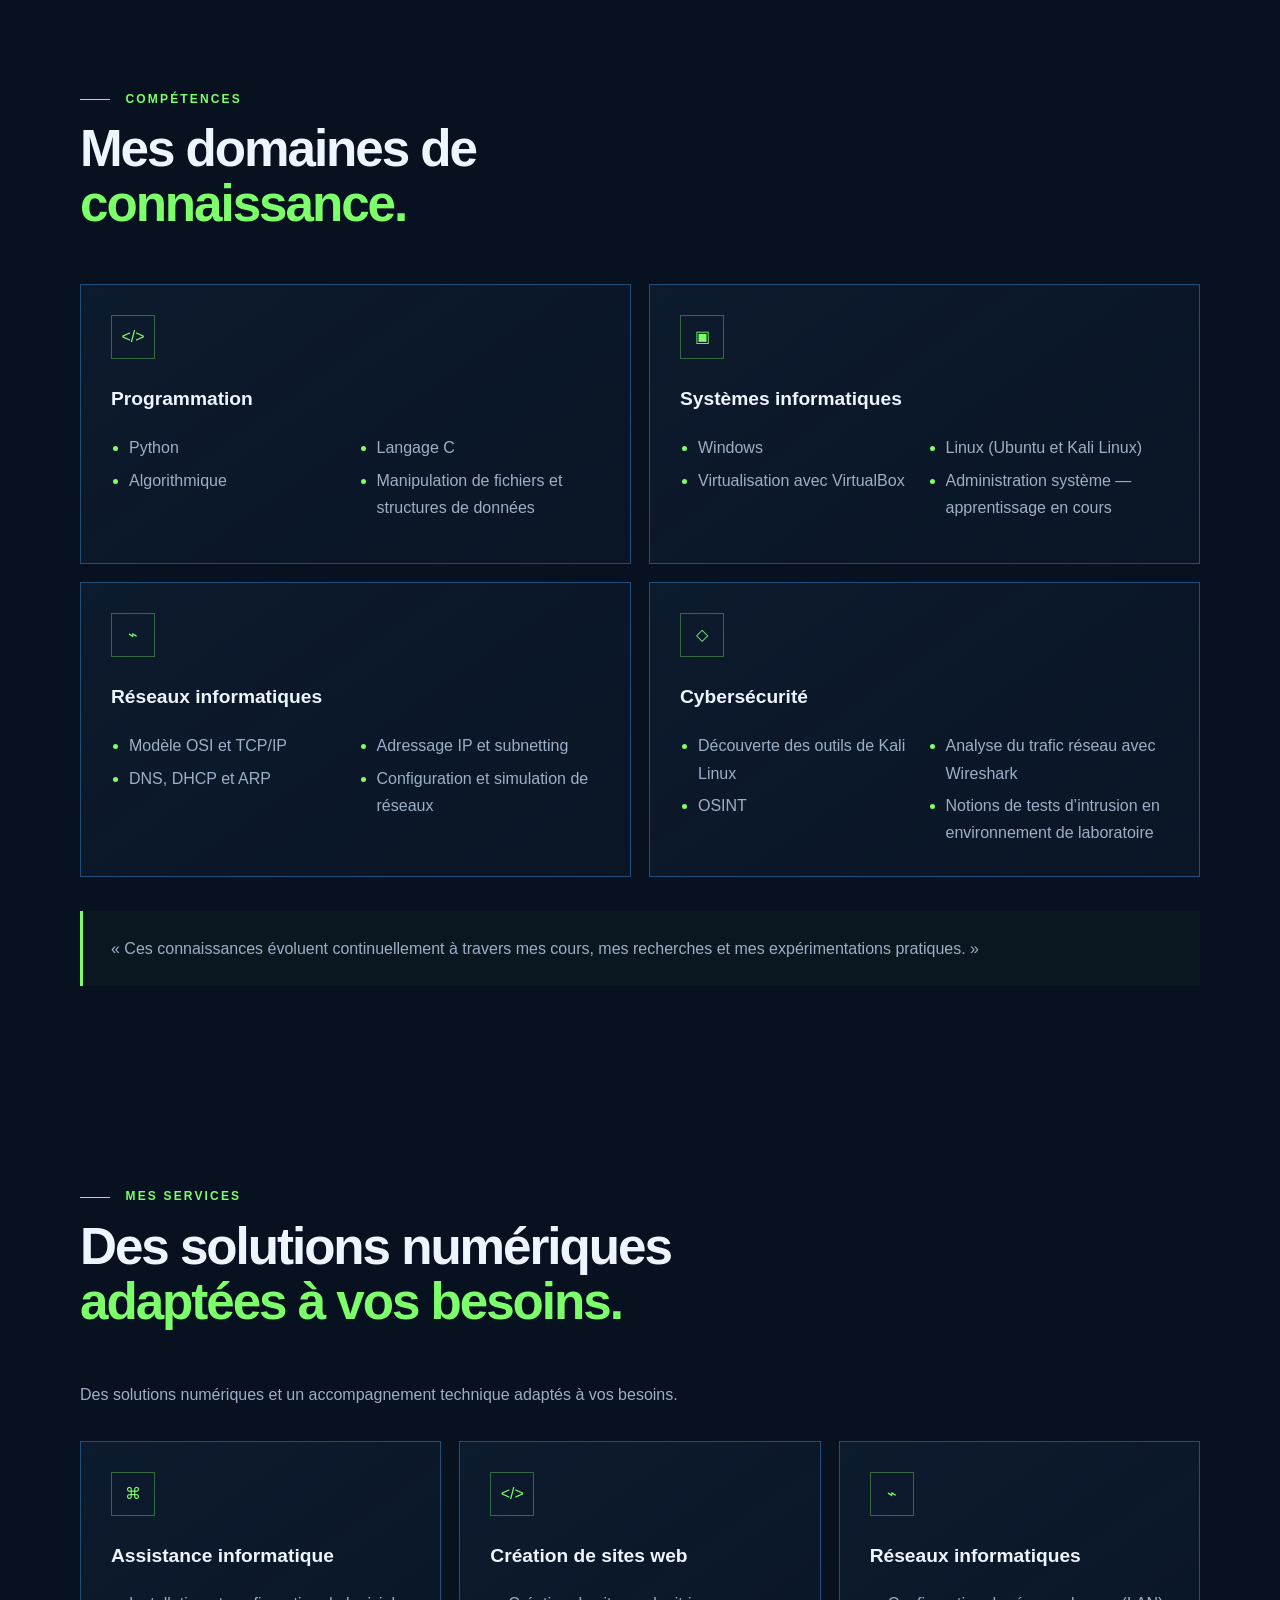
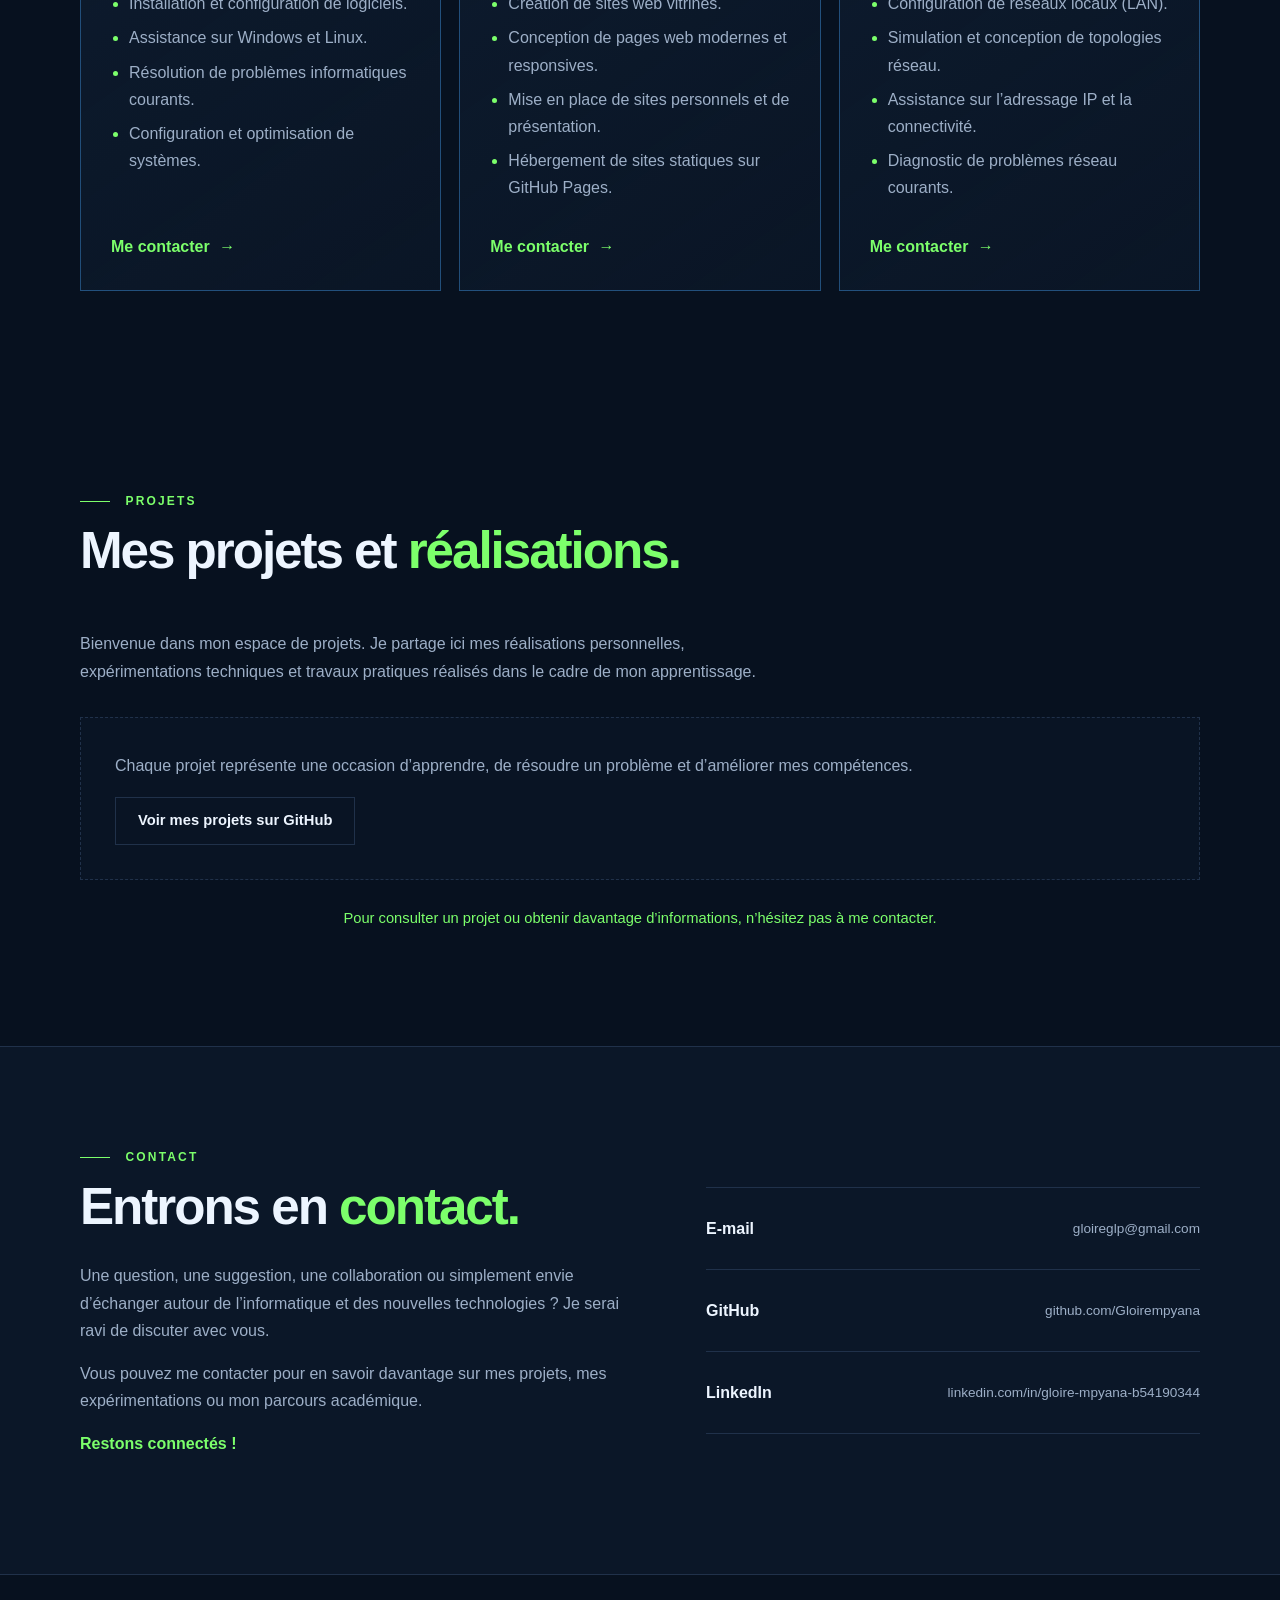
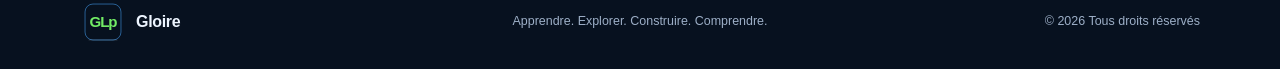
==== commit 201a5891: "Add files via upload" ====
--- a/index.html
+++ b/index.html
@@ -38,7 +38,7 @@
       <div class="hero-grid container">
         <div class="hero-copy reveal">
           <p class="eyebrow"><span></span> Portfolio personnel</p>
-          <h1>Bonjour, moi c’est <strong>Gloire</strong></h1>
+          <h1><span id="greeting">Bonjour</span>, moi c’est <strong>Gloire</strong></h1>
           <p class="hero-lead">Étudiant en Informatique, passionné par les technologies, les systèmes informatiques, les réseaux et la cybersécurité.</p>
           <p>J’aime comprendre comment les systèmes fonctionnent, explorer de nouvelles technologies et transformer mes idées en projets concrets.</p>
           <p class="hero-motto">Apprendre. Explorer. Construire. Comprendre.</p>
@@ -224,7 +224,7 @@
         <span>Gloire</span>
       </a>
       <p>Apprendre. Explorer. Construire. Comprendre.</p>
-      <p>© <span id="year"></span> Gloire Mpyana</p>
+      <p>© <span id="year"></span> Tous droits réservés</p>
     </div>
   </footer>
   <script src="js/script.js"></script>
--- a/css/style.css
+++ b/css/style.css
@@ -108,6 +108,18 @@
 .skill-card li::marker { color: var(--accent); }
 .closing-quote { margin: 34px 0 0; padding: 24px 28px; border-left: 3px solid var(--accent); background: rgba(124,255,107,.025); color: var(--muted); font-style: normal; }
 
+.services-grid { display: grid; grid-template-columns: repeat(3, 1fr); gap: 18px; }
+.service-card { display: flex; min-height: 390px; padding: 30px; flex-direction: column; border: 1px solid rgba(72,168,255,.38); background: linear-gradient(145deg, rgba(13,27,46,.95), rgba(11,23,40,.7)); transition: border-color .2s, transform .2s, box-shadow .2s; }
+.service-card:hover { border-color: var(--blue); transform: translateY(-4px); box-shadow: 0 18px 44px rgba(0,0,0,.22); }
+.service-icon { width: 44px; height: 44px; margin-bottom: 24px; display: grid; place-items: center; border: 1px solid rgba(124,255,107,.35); color: var(--accent); }
+.service-card h3 { margin-bottom: 18px; }
+.service-card ul { margin: 0 0 24px; padding-left: 18px; color: var(--muted); }
+.service-card li { margin-bottom: 7px; }
+.service-card li::marker { color: var(--accent); }
+.service-link { margin-top: auto; color: var(--accent); font-weight: 700; }
+.service-link span { display: inline-block; margin-left: 5px; transition: transform .2s; }
+.service-link:hover span { transform: translateX(4px); }
+
 .section-intro { max-width: 720px; margin-bottom: 32px; color: var(--muted); }
 .empty-project { padding: 34px; border: 1px dashed var(--line); background: rgba(13,27,46,.35); }
 .empty-project h3 { margin-bottom: 5px; }
@@ -149,6 +161,7 @@
   .orb::before { width: 280px; height: 280px; }
   .about-grid, .contact-grid { grid-template-columns: 1fr; gap: 42px; }
   .skills-grid { grid-template-columns: 1fr 1fr; }
+  .services-grid { grid-template-columns: 1fr; }
   .footer-inner { grid-template-columns: 1fr; text-align: center; }
   .footer-inner .brand, .footer-inner p:last-child { justify-self: center; text-align: center; }
 }
@@ -159,6 +172,7 @@
   .hero-status { display: grid; gap: 5px; }
   .hero-actions .button { width: 100%; }
   .skills-grid { grid-template-columns: 1fr; }
+  .service-card { min-height: 0; }
   .skill-card ul { grid-template-columns: 1fr; }
   .contact-row { align-items: flex-start; flex-direction: column; justify-content: center; padding: 14px 0; }
 }
